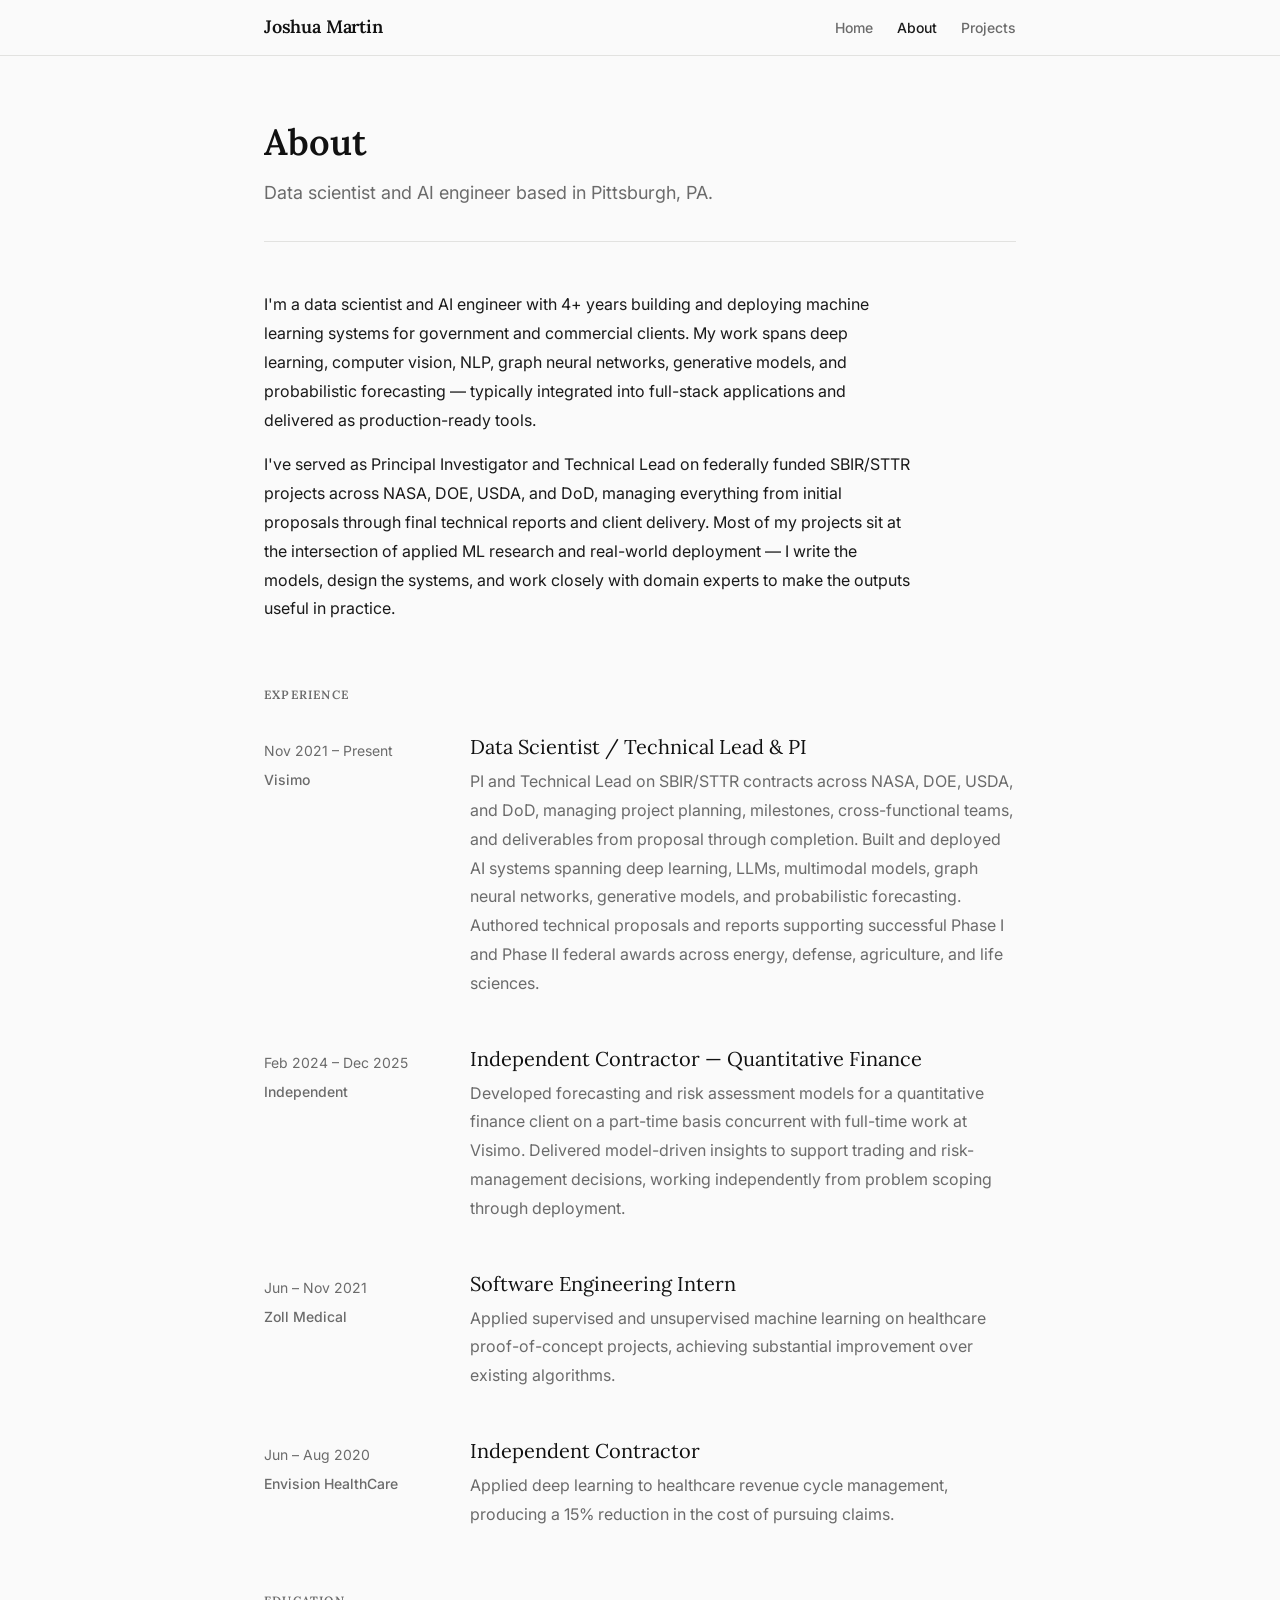
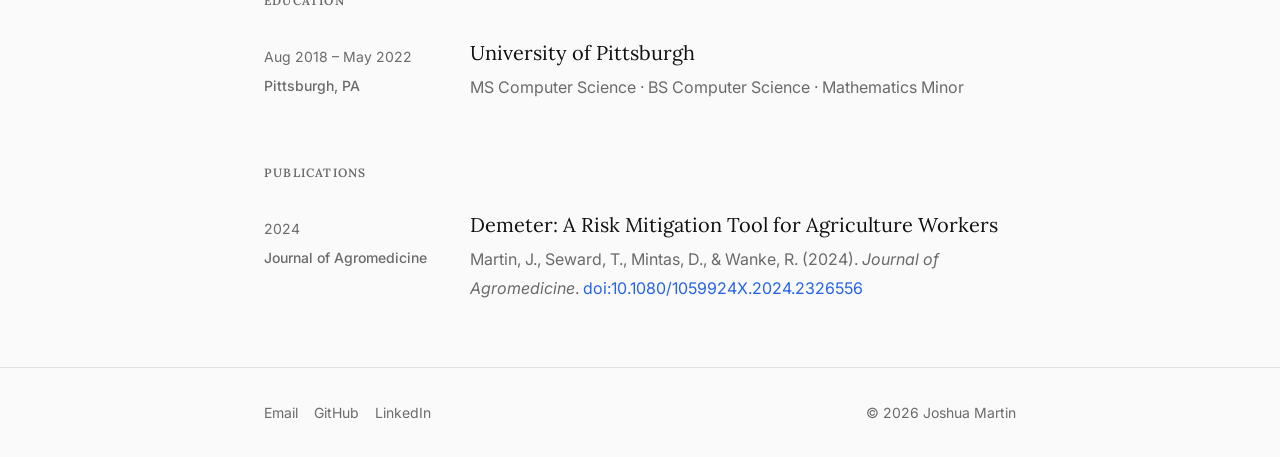
==== about/index.html @ 11c23349 "Initial Files" ====
<!DOCTYPE html>
<html lang="en">
<head>
  <meta charset="UTF-8" />
  <meta name="viewport" content="width=device-width, initial-scale=1.0" />
  <title>About — Joshua Martin</title>
  <link rel="stylesheet" href="/static/css/reset.css" />
  <link rel="stylesheet" href="/static/css/typography.css" />
  <link rel="stylesheet" href="/static/css/main.css" />
</head>
<body>

  <nav class="site-nav" aria-label="Main navigation">
    <div class="container">
      <a href="/" class="nav-logo">Joshua Martin</a>
      <ul class="nav-links" role="list">
        <li><a href="/">Home</a></li>
        <li><a href="/about/" aria-current="page">About</a></li>
        <li><a href="/projects/">Projects</a></li>
      </ul>
    </div>
  </nav>

  <main>
    <div class="container">

      <header class="page-header">
        <h1>About</h1>
        <p>Data scientist and AI engineer based in Pittsburgh, PA.</p>
      </header>

      <section class="bio" aria-label="Biography">
        <p>
          I'm a data scientist and AI engineer with 4+ years building and deploying machine
          learning systems for government and commercial clients. My work spans deep learning,
          computer vision, NLP, graph neural networks, generative models, and probabilistic
          forecasting — typically integrated into full-stack applications and delivered as
          production-ready tools.
        </p>
        <p>
          I've served as Principal Investigator and Technical Lead on federally funded SBIR/STTR
          projects across NASA, DOE, USDA, and DoD, managing everything from initial proposals
          through final technical reports and client delivery. Most of my projects sit at the
          intersection of applied ML research and real-world deployment — I write the models,
          design the systems, and work closely with domain experts to make the outputs useful
          in practice.
        </p>
      </section>

      <section class="about-section" aria-labelledby="experience-heading">
        <h2 id="experience-heading" class="section-label">Experience</h2>
        <div class="work-list">

          <div class="work-item">
            <div class="work-meta">
              <p class="work-dates">Nov 2021 – Present</p>
              <p class="work-company">Visimo</p>
            </div>
            <div class="work-body">
              <h3>Data Scientist / Technical Lead &amp; PI</h3>
              <p>
                PI and Technical Lead on SBIR/STTR contracts across NASA, DOE, USDA, and DoD,
                managing project planning, milestones, cross-functional teams, and deliverables
                from proposal through completion. Built and deployed AI systems spanning deep
                learning, LLMs, multimodal models, graph neural networks, generative models, and
                probabilistic forecasting. Authored technical proposals and reports supporting
                successful Phase I and Phase II federal awards across energy, defense,
                agriculture, and life sciences.
              </p>
            </div>
          </div>

          <div class="work-item">
            <div class="work-meta">
              <p class="work-dates">Feb 2024 – Dec 2025</p>
              <p class="work-company">Independent</p>
            </div>
            <div class="work-body">
              <h3>Independent Contractor — Quantitative Finance</h3>
              <p>
                Developed forecasting and risk assessment models for a quantitative finance client
                on a part-time basis concurrent with full-time work at Visimo. Delivered
                model-driven insights to support trading and risk-management decisions, working
                independently from problem scoping through deployment.
              </p>
            </div>
          </div>

          <div class="work-item">
            <div class="work-meta">
              <p class="work-dates">Jun – Nov 2021</p>
              <p class="work-company">Zoll Medical</p>
            </div>
            <div class="work-body">
              <h3>Software Engineering Intern</h3>
              <p>
                Applied supervised and unsupervised machine learning on healthcare
                proof-of-concept projects, achieving substantial improvement over existing
                algorithms.
              </p>
            </div>
          </div>

          <div class="work-item">
            <div class="work-meta">
              <p class="work-dates">Jun – Aug 2020</p>
              <p class="work-company">Envision HealthCare</p>
            </div>
            <div class="work-body">
              <h3>Independent Contractor</h3>
              <p>
                Applied deep learning to healthcare revenue cycle management, producing a 15%
                reduction in the cost of pursuing claims.
              </p>
            </div>
          </div>

        </div>
      </section>

      <section class="about-section" aria-labelledby="education-heading">
        <h2 id="education-heading" class="section-label">Education</h2>
        <div class="work-list">

          <div class="work-item">
            <div class="work-meta">
              <p class="work-dates">Aug 2018 – May 2022</p>
              <p class="work-company">Pittsburgh, PA</p>
            </div>
            <div class="work-body">
              <h3>University of Pittsburgh</h3>
              <p>MS Computer Science · BS Computer Science · Mathematics Minor</p>
            </div>
          </div>

        </div>
      </section>

      <section class="about-section" aria-labelledby="publications-heading">
        <h2 id="publications-heading" class="section-label">Publications</h2>
        <div class="work-list">

          <div class="work-item">
            <div class="work-meta">
              <p class="work-dates">2024</p>
              <p class="work-company">Journal of Agromedicine</p>
            </div>
            <div class="work-body">
              <h3>Demeter: A Risk Mitigation Tool for Agriculture Workers</h3>
              <p>
                Martin, J., Seward, T., Mintas, D., &amp; Wanke, R. (2024).
                <em>Journal of Agromedicine</em>.
                <a href="https://doi.org/10.1080/1059924X.2024.2326556" target="_blank" rel="noopener">doi:10.1080/1059924X.2024.2326556</a>
              </p>
            </div>
          </div>

        </div>
      </section>

    </div>
  </main>

  <footer class="site-footer">
    <div class="container">
      <ul class="footer-links" role="list">
        <li><a href="mailto:joshtmartin99@gmail.com">Email</a></li>
        <li><a href="https://github.com/JTM119" target="_blank" rel="noopener">GitHub</a></li>
        <li><a href="https://www.linkedin.com/in/joshua-martin-333456192/" target="_blank" rel="noopener">LinkedIn</a></li>
      </ul>
      <p class="footer-copy"><small>© 2026 Joshua Martin</small></p>
    </div>
  </footer>

</body>
</html>
---- static/css/typography.css ----
@import url('https://fonts.googleapis.com/css2?family=Inter:wght@400;500;600&family=Lora:ital,wght@0,400;0,600;1,400&display=swap');

:root {
  --font-sans: 'Inter', system-ui, -apple-system, sans-serif;
  --font-serif: 'Lora', Georgia, serif;

  --text-xs:   0.75rem;
  --text-sm:   0.875rem;
  --text-base: 1rem;
  --text-lg:   1.125rem;
  --text-xl:   1.25rem;
  --text-2xl:  1.5rem;
  --text-3xl:  1.875rem;
  --text-4xl:  2.25rem;

  --leading-tight:  1.25;
  --leading-normal: 1.6;
  --leading-loose:  1.8;

  --weight-normal:   400;
  --weight-medium:   500;
  --weight-semibold: 600;
}

body {
  font-family: var(--font-sans);
  font-size: var(--text-base);
  font-weight: var(--weight-normal);
  line-height: var(--leading-normal);
  color: var(--color-text);
}

h1, h2, h3, h4, h5, h6 {
  font-family: var(--font-serif);
  line-height: var(--leading-tight);
  color: var(--color-heading);
}

h1 { font-size: var(--text-4xl); font-weight: var(--weight-semibold); }
h2 { font-size: var(--text-3xl); font-weight: var(--weight-semibold); }
h3 { font-size: var(--text-2xl); font-weight: var(--weight-normal); }
h4 { font-size: var(--text-xl);  font-weight: var(--weight-medium); }

p {
  max-width: 65ch;
  line-height: var(--leading-loose);
}

a {
  color: var(--color-accent);
  text-underline-offset: 3px;
}

a:hover {
  text-decoration: underline;
}

small {
  font-size: var(--text-sm);
  color: var(--color-muted);
}

strong {
  font-weight: var(--weight-semibold);
}

em {
  font-style: italic;
}

code {
  font-family: 'Menlo', 'Consolas', monospace;
  font-size: var(--text-sm);
  background: var(--color-surface);
  padding: 0.1em 0.35em;
  border-radius: 3px;
}
---- static/css/main.css ----
/* ── Design tokens ───────────────────────────────────────────── */
:root {
  --color-bg:      #fafafa;
  --color-surface: #f0f0ef;
  --color-border:  #e2e2e0;
  --color-text:    #1a1a1a;
  --color-heading: #111111;
  --color-muted:   #6b6b6b;
  --color-accent:  #2563eb;

  --space-1:  0.25rem;
  --space-2:  0.5rem;
  --space-3:  0.75rem;
  --space-4:  1rem;
  --space-6:  1.5rem;
  --space-8:  2rem;
  --space-12: 3rem;
  --space-16: 4rem;
  --space-24: 6rem;

  --radius-sm: 4px;
  --radius-md: 8px;
  --radius-lg: 12px;

  --max-width: 800px;
  --nav-height: 56px;

  --transition: 150ms ease;
}

/* ── Base ────────────────────────────────────────────────────── */
html {
  background: var(--color-bg);
  scroll-behavior: smooth;
}

body {
  background: var(--color-bg);
  display: flex;
  flex-direction: column;
  min-height: 100vh;
}

/* ── Layout ──────────────────────────────────────────────────── */
.container {
  width: 100%;
  max-width: var(--max-width);
  margin-inline: auto;
  padding-inline: var(--space-6);
}

main {
  flex: 1;
  padding-block: var(--space-16);
}

/* ── Nav ─────────────────────────────────────────────────────── */
.site-nav {
  height: var(--nav-height);
  border-bottom: 1px solid var(--color-border);
  background: var(--color-bg);
  position: sticky;
  top: 0;
  z-index: 10;
}

.site-nav .container {
  height: 100%;
  display: flex;
  align-items: center;
  justify-content: space-between;
}

.nav-logo {
  font-family: var(--font-serif);
  font-size: var(--text-lg);
  font-weight: var(--weight-semibold);
  color: var(--color-heading);
  letter-spacing: -0.01em;
}

.nav-links {
  display: flex;
  gap: var(--space-6);
}

.nav-links a {
  font-size: var(--text-sm);
  font-weight: var(--weight-medium);
  color: var(--color-muted);
  transition: color var(--transition);
}

.nav-links a:hover,
.nav-links a[aria-current="page"] {
  color: var(--color-text);
  text-decoration: none;
}

/* ── Footer ──────────────────────────────────────────────────── */
.site-footer {
  border-top: 1px solid var(--color-border);
  padding-block: var(--space-8);
}

.site-footer .container {
  display: flex;
  align-items: center;
  justify-content: space-between;
  flex-wrap: wrap;
  gap: var(--space-4);
}

.footer-links {
  display: flex;
  gap: var(--space-4);
}

.footer-links a {
  font-size: var(--text-sm);
  color: var(--color-muted);
  transition: color var(--transition);
}

.footer-links a:hover {
  color: var(--color-text);
}

.footer-copy {
  font-size: var(--text-sm);
  color: var(--color-muted);
}

/* ── Home page ───────────────────────────────────────────────── */
.hero {
  padding-block: var(--space-24) var(--space-16);
}

.hero h1 {
  margin-bottom: var(--space-4);
}

.hero p {
  font-size: var(--text-lg);
  color: var(--color-muted);
  margin-bottom: var(--space-8);
}

.hero-actions {
  display: flex;
  gap: var(--space-3);
  flex-wrap: wrap;
}

/* ── Buttons ─────────────────────────────────────────────────── */
.btn {
  display: inline-flex;
  align-items: center;
  gap: var(--space-2);
  padding: var(--space-2) var(--space-6);
  border-radius: var(--radius-sm);
  font-size: var(--text-sm);
  font-weight: var(--weight-medium);
  transition: background var(--transition), color var(--transition);
  white-space: nowrap;
}

.btn-primary {
  background: var(--color-text);
  color: var(--color-bg);
}

.btn-primary:hover {
  background: var(--color-heading);
  text-decoration: none;
}

.btn-secondary {
  background: var(--color-surface);
  color: var(--color-text);
  border: 1px solid var(--color-border);
}

.btn-secondary:hover {
  background: var(--color-border);
  text-decoration: none;
}

/* ── Page header ─────────────────────────────────────────────── */
.page-header {
  margin-bottom: var(--space-12);
  padding-bottom: var(--space-8);
  border-bottom: 1px solid var(--color-border);
}

.page-header h1 {
  margin-bottom: var(--space-3);
}

.page-header p {
  color: var(--color-muted);
  font-size: var(--text-lg);
}

/* ── About page ──────────────────────────────────────────────── */
.bio {
  margin-bottom: var(--space-16);
}

.bio p + p {
  margin-top: var(--space-4);
}

.section-label {
  font-size: var(--text-xs);
  font-weight: var(--weight-semibold);
  letter-spacing: 0.1em;
  text-transform: uppercase;
  color: var(--color-muted);
  margin-bottom: var(--space-8);
}

/* About page section spacing */
.about-section {
  margin-top: var(--space-16);
}

/* Work history */
.work-list {
  display: flex;
  flex-direction: column;
  gap: var(--space-12);
}

.work-item {
  display: grid;
  grid-template-columns: 1fr 3fr;
  gap: var(--space-6);
}

.work-meta {
  padding-top: var(--space-1);
}

.work-dates {
  font-size: var(--text-sm);
  color: var(--color-muted);
  white-space: nowrap;
}

.work-company {
  font-size: var(--text-sm);
  font-weight: var(--weight-medium);
  color: var(--color-muted);
  margin-top: var(--space-1);
}

.work-body h3 {
  font-size: var(--text-xl);
  margin-bottom: var(--space-2);
}

.work-body p {
  color: var(--color-muted);
  font-size: var(--text-base);
}

/* ── Projects page ───────────────────────────────────────────── */
.project-grid {
  display: grid;
  grid-template-columns: repeat(auto-fill, minmax(340px, 1fr));
  gap: var(--space-6);
}

/* Project card screenshot */
.project-card-img {
  width: calc(100% + var(--space-6) * 2);
  margin: calc(var(--space-6) * -1) calc(var(--space-6) * -1) 0;
  border-radius: var(--radius-md) var(--radius-md) 0 0;
  overflow: hidden;
  aspect-ratio: 16 / 9;
  background: var(--color-surface);
}

.project-card-img img {
  width: 100%;
  height: 100%;
  object-fit: cover;
  object-position: center top;
  display: block;
}

.project-card {
  border: 1px solid var(--color-border);
  border-radius: var(--radius-md);
  padding: var(--space-6);
  background: var(--color-bg);
  display: flex;
  flex-direction: column;
  gap: var(--space-3);
  transition: border-color var(--transition), box-shadow var(--transition);
}

.project-card:hover {
  border-color: var(--color-muted);
  box-shadow: 0 2px 12px rgba(0, 0, 0, 0.06);
}

.project-card h2 {
  font-size: var(--text-xl);
}

.project-card p {
  color: var(--color-muted);
  font-size: var(--text-sm);
  line-height: var(--leading-normal);
  flex: 1;
}

.project-tags {
  display: flex;
  flex-wrap: wrap;
  gap: var(--space-2);
}

.tag {
  font-size: var(--text-xs);
  font-weight: var(--weight-medium);
  background: var(--color-surface);
  color: var(--color-muted);
  padding: var(--space-1) var(--space-3);
  border-radius: 999px;
}

.project-card-footer {
  display: flex;
  align-items: center;
  justify-content: space-between;
  flex-wrap: wrap;
  gap: var(--space-2);
  padding-top: var(--space-2);
  border-top: 1px solid var(--color-border);
}

.project-year {
  font-size: var(--text-xs);
  color: var(--color-muted);
}

.demo-link {
  font-size: var(--text-sm);
  font-weight: var(--weight-medium);
  color: var(--color-accent);
  transition: opacity var(--transition);
}

.demo-link:hover {
  opacity: 0.75;
  text-decoration: none;
}

/* ── Utilities ───────────────────────────────────────────────── */
.sr-only {
  position: absolute;
  width: 1px;
  height: 1px;
  padding: 0;
  margin: -1px;
  overflow: hidden;
  clip: rect(0, 0, 0, 0);
  white-space: nowrap;
  border-width: 0;
}

/* ── Responsive ──────────────────────────────────────────────── */

/* Prevent any stray overflow from showing a horizontal scrollbar */
html,
body {
  overflow-x: hidden;
}

@media (max-width: 600px) {
  :root {
    --space-16: 2.5rem;
    --space-24: 3.5rem;
  }

  /* Tighter container padding frees ~16px of content width per side */
  .container {
    padding-inline: var(--space-4);
  }

  /* Nav: shrink logo + close link gaps so the row fits at 375px */
  .nav-logo {
    font-size: var(--text-base);
  }

  .nav-links {
    gap: var(--space-4);
  }

  /* Hero: scale heading down one step */
  .hero h1 {
    font-size: var(--text-3xl);
  }

  /* Buttons: reduce horizontal padding */
  .btn {
    padding-inline: var(--space-4);
  }

  /* Page header: less vertical spacing */
  .page-header {
    margin-bottom: var(--space-8);
    padding-bottom: var(--space-6);
  }

  /* Work history: stack meta above body */
  .work-item {
    grid-template-columns: 1fr;
    gap: var(--space-2);
  }

  /* Projects grid: single column */
  .project-grid {
    grid-template-columns: 1fr;
  }

  /* Project card: reduce padding, then recalculate bleed to match */
  .project-card {
    padding: var(--space-4);
  }

  .project-card-img {
    width: calc(100% + var(--space-4) * 2);
    margin: calc(var(--space-4) * -1) calc(var(--space-4) * -1) 0;
  }

  /* Footer: stack links above copyright */
  .site-footer .container {
    flex-direction: column;
    align-items: flex-start;
  }
}
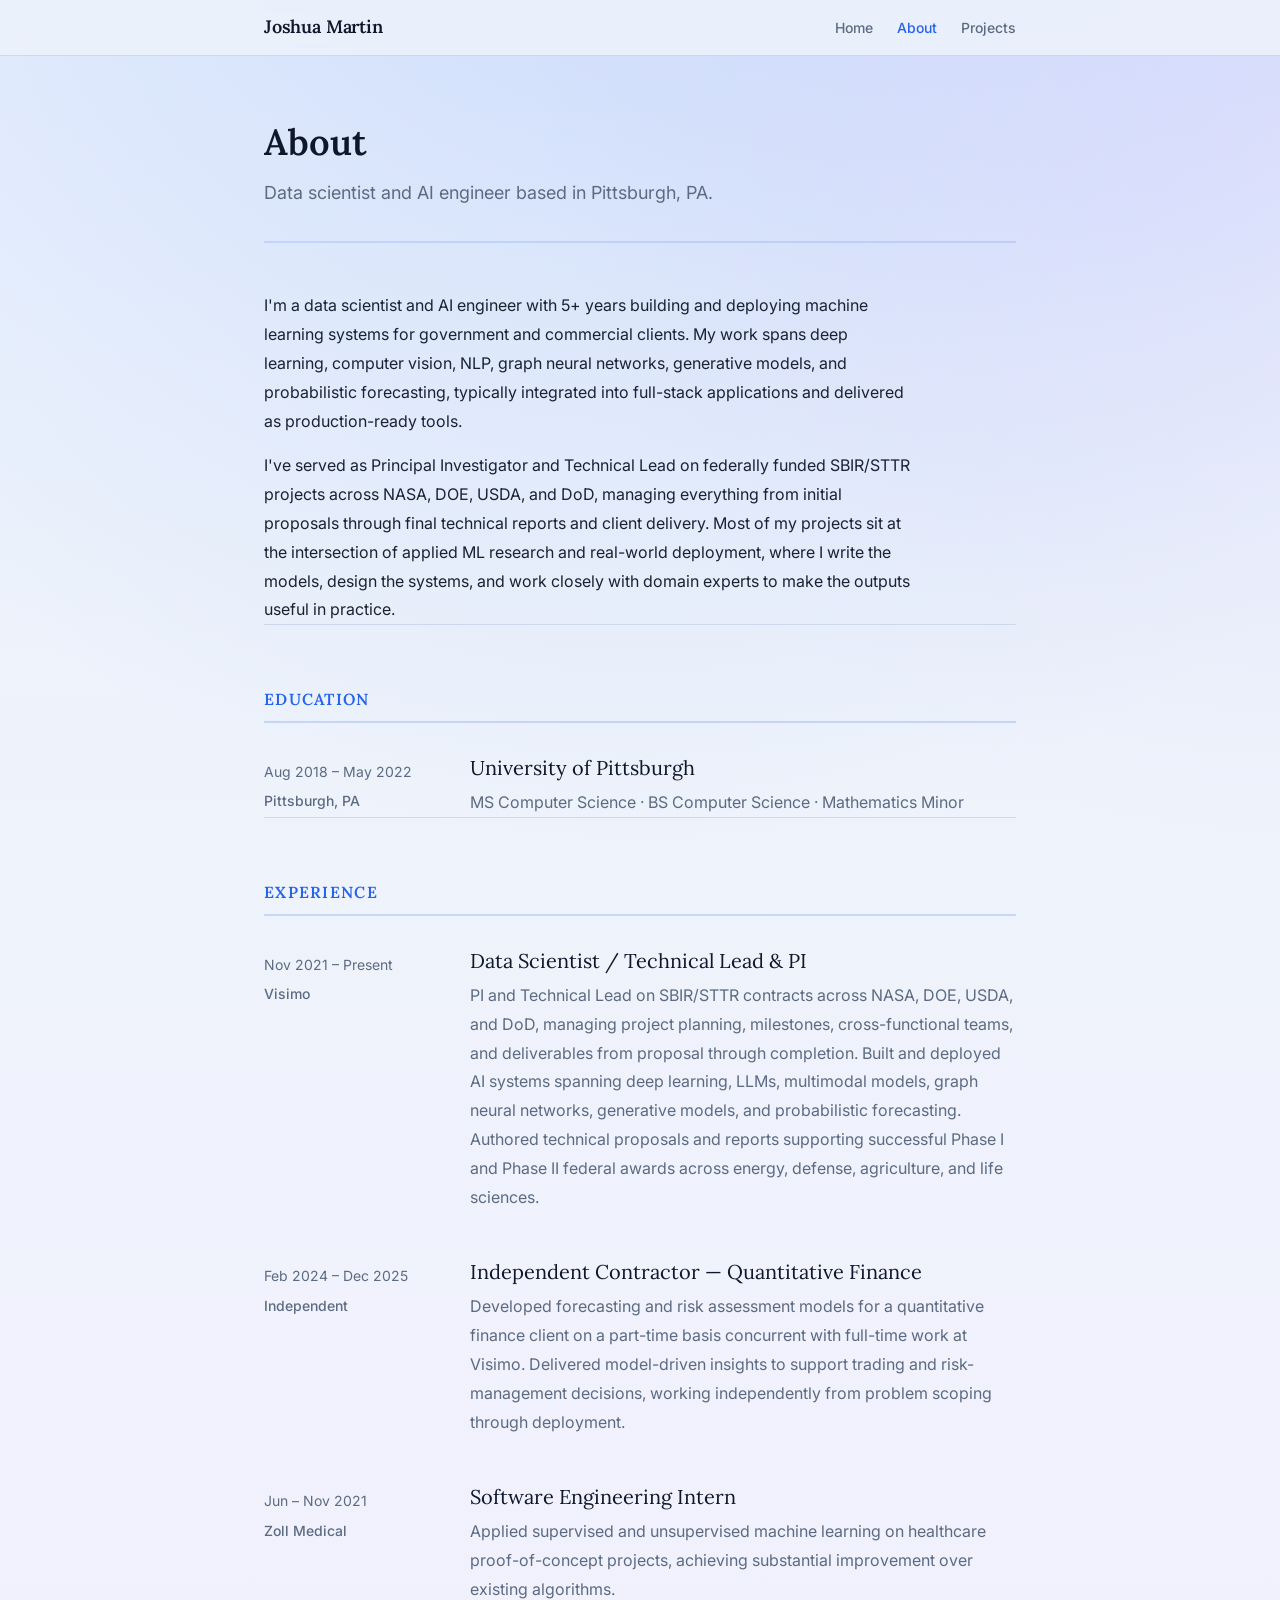
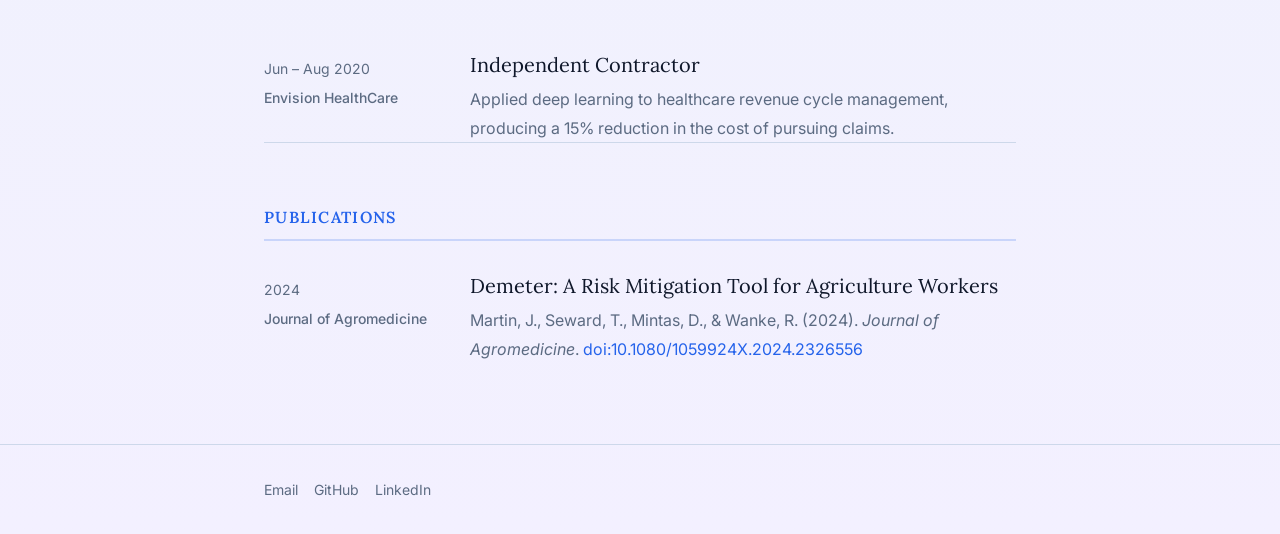
==== commit f35997af: "More complete project summaries and colors." ====
--- a/about/index.html
+++ b/about/index.html
@@ -31,20 +31,38 @@
 
       <section class="bio" aria-label="Biography">
         <p>
-          I'm a data scientist and AI engineer with 4+ years building and deploying machine
+          I'm a data scientist and AI engineer with 5+ years building and deploying machine
           learning systems for government and commercial clients. My work spans deep learning,
           computer vision, NLP, graph neural networks, generative models, and probabilistic
-          forecasting — typically integrated into full-stack applications and delivered as
+          forecasting, typically integrated into full-stack applications and delivered as
           production-ready tools.
         </p>
         <p>
           I've served as Principal Investigator and Technical Lead on federally funded SBIR/STTR
           projects across NASA, DOE, USDA, and DoD, managing everything from initial proposals
           through final technical reports and client delivery. Most of my projects sit at the
-          intersection of applied ML research and real-world deployment — I write the models,
+          intersection of applied ML research and real-world deployment, where I write the models,
           design the systems, and work closely with domain experts to make the outputs useful
           in practice.
         </p>
+      </section>
+
+      <section class="about-section" aria-labelledby="education-heading">
+        <h2 id="education-heading" class="section-label">Education</h2>
+        <div class="work-list">
+
+          <div class="work-item">
+            <div class="work-meta">
+              <p class="work-dates">Aug 2018 – May 2022</p>
+              <p class="work-company">Pittsburgh, PA</p>
+            </div>
+            <div class="work-body">
+              <h3>University of Pittsburgh</h3>
+              <p>MS Computer Science · BS Computer Science · Mathematics Minor</p>
+            </div>
+          </div>
+
+        </div>
       </section>
 
       <section class="about-section" aria-labelledby="experience-heading">
@@ -118,24 +136,6 @@
         </div>
       </section>
 
-      <section class="about-section" aria-labelledby="education-heading">
-        <h2 id="education-heading" class="section-label">Education</h2>
-        <div class="work-list">
-
-          <div class="work-item">
-            <div class="work-meta">
-              <p class="work-dates">Aug 2018 – May 2022</p>
-              <p class="work-company">Pittsburgh, PA</p>
-            </div>
-            <div class="work-body">
-              <h3>University of Pittsburgh</h3>
-              <p>MS Computer Science · BS Computer Science · Mathematics Minor</p>
-            </div>
-          </div>
-
-        </div>
-      </section>
-
       <section class="about-section" aria-labelledby="publications-heading">
         <h2 id="publications-heading" class="section-label">Publications</h2>
         <div class="work-list">
@@ -168,7 +168,6 @@
         <li><a href="https://github.com/JTM119" target="_blank" rel="noopener">GitHub</a></li>
         <li><a href="https://www.linkedin.com/in/joshua-martin-333456192/" target="_blank" rel="noopener">LinkedIn</a></li>
       </ul>
-      <p class="footer-copy"><small>© 2026 Joshua Martin</small></p>
     </div>
   </footer>
 
--- a/static/css/main.css
+++ b/static/css/main.css
@@ -1,12 +1,19 @@
 /* ── Design tokens ───────────────────────────────────────────── */
 :root {
-  --color-bg:      #fafafa;
-  --color-surface: #f0f0ef;
-  --color-border:  #e2e2e0;
-  --color-text:    #1a1a1a;
-  --color-heading: #111111;
-  --color-muted:   #6b6b6b;
+  --color-bg:      #eef3fb;
+  --color-surface: #e3ebf8;
+  --color-card:    #ffffff;
+  --color-border:  #cdd8ea;
+  --color-text:    #1a2332;
+  --color-heading: #0f172a;
+  --color-muted:   #5c6b82;
   --color-accent:  #2563eb;
+  --color-accent-hover: #1d4ed8;
+  --color-violet:  #7c3aed;
+  --color-teal:    #0d9488;
+  --color-amber:   #d97706;
+  --color-rose:    #db2777;
+  --color-emerald: #059669;
 
   --space-1:  0.25rem;
   --space-2:  0.5rem;
@@ -30,12 +37,15 @@
 
 /* ── Base ────────────────────────────────────────────────────── */
 html {
-  background: var(--color-bg);
+  background:
+    radial-gradient(ellipse 80% 50% at 50% -10%, rgba(37, 99, 235, 0.14), transparent),
+    radial-gradient(ellipse 60% 40% at 100% 0%, rgba(124, 58, 237, 0.08), transparent),
+    linear-gradient(180deg, #e8f0fe 0%, var(--color-bg) 35%, #f3f0ff 100%);
   scroll-behavior: smooth;
 }
 
 body {
-  background: var(--color-bg);
+  background: transparent;
   display: flex;
   flex-direction: column;
   min-height: 100vh;
@@ -58,7 +68,8 @@
 .site-nav {
   height: var(--nav-height);
   border-bottom: 1px solid var(--color-border);
-  background: var(--color-bg);
+  background: rgba(238, 243, 251, 0.82);
+  backdrop-filter: blur(10px);
   position: sticky;
   top: 0;
   z-index: 10;
@@ -93,7 +104,7 @@
 
 .nav-links a:hover,
 .nav-links a[aria-current="page"] {
-  color: var(--color-text);
+  color: var(--color-accent);
   text-decoration: none;
 }
 
@@ -123,21 +134,24 @@
 }
 
 .footer-links a:hover {
-  color: var(--color-text);
-}
-
-.footer-copy {
-  font-size: var(--text-sm);
-  color: var(--color-muted);
+  color: var(--color-accent);
 }
 
 /* ── Home page ───────────────────────────────────────────────── */
 .hero {
-  padding-block: var(--space-24) var(--space-16);
+  padding: var(--space-24) var(--space-8) var(--space-8);
+  border-radius: var(--radius-lg);
+  background:
+    linear-gradient(135deg, rgba(37, 99, 235, 0.1) 0%, rgba(124, 58, 237, 0.06) 55%, rgba(13, 148, 136, 0.05) 100%);
+  border: 1px solid rgba(37, 99, 235, 0.14);
 }
 
 .hero h1 {
   margin-bottom: var(--space-4);
+  background: linear-gradient(120deg, var(--color-heading) 20%, var(--color-accent) 65%, var(--color-violet) 100%);
+  -webkit-background-clip: text;
+  background-clip: text;
+  color: transparent;
 }
 
 .hero p {
@@ -150,6 +164,118 @@
   display: flex;
   gap: var(--space-3);
   flex-wrap: wrap;
+}
+
+.home-section {
+  padding-top: var(--space-16);
+  border-top: 1px solid rgba(37, 99, 235, 0.12);
+}
+
+.home-section:last-of-type {
+  padding-bottom: var(--space-8);
+}
+
+.credibility-strip {
+  display: flex;
+  flex-wrap: wrap;
+  align-items: center;
+  gap: var(--space-2) var(--space-4);
+}
+
+.credibility-strip li {
+  font-size: var(--text-sm);
+  font-weight: var(--weight-medium);
+  padding: var(--space-1) var(--space-3);
+  border-radius: 999px;
+}
+
+.credibility-strip li:nth-child(1) {
+  color: #1e40af;
+  background: #dbeafe;
+}
+
+.credibility-strip li:nth-child(2) {
+  color: #5b21b6;
+  background: #ede9fe;
+}
+
+.credibility-strip li:nth-child(3) {
+  color: #0f766e;
+  background: #ccfbf1;
+}
+
+.credibility-strip li + li::before {
+  display: none;
+}
+
+.home-bullets {
+  display: flex;
+  flex-direction: column;
+  gap: var(--space-4);
+}
+
+.home-bullets li {
+  position: relative;
+  padding-left: var(--space-6);
+  color: var(--color-muted);
+  line-height: var(--leading-normal);
+}
+
+.home-bullets li::before {
+  content: "";
+  position: absolute;
+  left: 0;
+  top: 0.55em;
+  width: 6px;
+  height: 6px;
+  border-radius: 50%;
+  background: linear-gradient(135deg, var(--color-accent), var(--color-violet));
+}
+
+.home-featured-grid {
+  display: grid;
+  grid-template-columns: repeat(2, 1fr);
+  gap: var(--space-6);
+}
+
+.home-section-cta {
+  margin-top: var(--space-8);
+}
+
+.home-highlights {
+  display: flex;
+  flex-direction: column;
+  gap: var(--space-6);
+}
+
+.home-highlight {
+  display: grid;
+  grid-template-columns: 7rem 1fr;
+  gap: var(--space-4);
+  align-items: start;
+}
+
+.home-highlight-label {
+  font-size: var(--text-sm);
+  font-weight: var(--weight-semibold);
+  color: var(--color-accent);
+  padding-top: var(--space-1);
+}
+
+.home-highlight-body {
+  color: var(--color-text);
+  line-height: var(--leading-normal);
+}
+
+.home-highlight-body strong {
+  font-weight: var(--weight-semibold);
+}
+
+.home-highlight-meta {
+  display: block;
+  margin-top: var(--space-1);
+  font-size: var(--text-sm);
+  color: var(--color-muted);
 }
 
 /* ── Buttons ─────────────────────────────────────────────────── */
@@ -166,23 +292,25 @@
 }
 
 .btn-primary {
-  background: var(--color-text);
-  color: var(--color-bg);
+  background: linear-gradient(135deg, var(--color-accent) 0%, #3b82f6 100%);
+  color: #ffffff;
+  box-shadow: 0 2px 8px rgba(37, 99, 235, 0.28);
 }
 
 .btn-primary:hover {
-  background: var(--color-heading);
+  background: linear-gradient(135deg, var(--color-accent-hover) 0%, var(--color-accent) 100%);
   text-decoration: none;
+  box-shadow: 0 4px 14px rgba(37, 99, 235, 0.34);
 }
 
 .btn-secondary {
-  background: var(--color-surface);
-  color: var(--color-text);
-  border: 1px solid var(--color-border);
+  background: var(--color-card);
+  color: var(--color-accent);
+  border: 1px solid rgba(37, 99, 235, 0.28);
 }
 
 .btn-secondary:hover {
-  background: var(--color-border);
+  background: #eff6ff;
   text-decoration: none;
 }
 
@@ -190,7 +318,7 @@
 .page-header {
   margin-bottom: var(--space-12);
   padding-bottom: var(--space-8);
-  border-bottom: 1px solid var(--color-border);
+  border-bottom: 2px solid rgba(37, 99, 235, 0.15);
 }
 
 .page-header h1 {
@@ -204,7 +332,7 @@
 
 /* ── About page ──────────────────────────────────────────────── */
 .bio {
-  margin-bottom: var(--space-16);
+  margin-bottom: 0;
 }
 
 .bio p + p {
@@ -212,17 +340,23 @@
 }
 
 .section-label {
-  font-size: var(--text-xs);
+  font-size: var(--text-base);
   font-weight: var(--weight-semibold);
-  letter-spacing: 0.1em;
+  letter-spacing: 0.08em;
   text-transform: uppercase;
-  color: var(--color-muted);
+  color: var(--color-accent);
   margin-bottom: var(--space-8);
-}
-
-/* About page section spacing */
+  padding-bottom: var(--space-3);
+  border-bottom: 2px solid rgba(37, 99, 235, 0.2);
+}
+
 .about-section {
-  margin-top: var(--space-16);
+  padding-top: var(--space-16);
+  border-top: 1px solid var(--color-border);
+}
+
+.about-section:last-of-type {
+  padding-bottom: var(--space-4);
 }
 
 /* Work history */
@@ -266,44 +400,156 @@
 }
 
 /* ── Projects page ───────────────────────────────────────────── */
+.container-wide {
+  max-width: 960px;
+}
+
+.project-client-group + .project-client-group {
+  margin-top: var(--space-16);
+}
+
+.project-client-group > summary {
+  list-style: none;
+  cursor: pointer;
+}
+
+.project-client-group > summary::-webkit-details-marker {
+  display: none;
+}
+
+.project-client-group > summary::marker {
+  content: "";
+}
+
+.project-client-group > summary:focus-visible {
+  outline: 2px solid var(--color-accent);
+  outline-offset: 2px;
+  border-radius: var(--radius-sm);
+}
+
+.project-client-heading {
+  font-size: var(--text-base);
+  font-weight: var(--weight-semibold);
+  letter-spacing: 0.08em;
+  text-transform: uppercase;
+  color: var(--color-muted);
+  margin-bottom: var(--space-6);
+  padding-block: var(--space-3);
+  border-bottom: 1px solid var(--color-border);
+  display: flex;
+  align-items: center;
+  justify-content: space-between;
+  gap: var(--space-4);
+  transition: color var(--transition);
+}
+
+.project-client-group > summary:hover .project-client-heading {
+  color: var(--color-text);
+}
+
+.project-client-heading::after {
+  content: "";
+  flex-shrink: 0;
+  width: 0.45em;
+  height: 0.45em;
+  border-right: 2px solid currentColor;
+  border-bottom: 2px solid currentColor;
+  transform: rotate(45deg);
+  transition: transform var(--transition);
+}
+
+.project-client-group[open] > summary .project-client-heading::after {
+  transform: rotate(-135deg);
+}
+
+.project-client-group:not([open]) > summary .project-client-heading {
+  margin-bottom: 0;
+}
+
+@media (prefers-reduced-motion: reduce) {
+  .project-client-heading::after {
+    transition: none;
+  }
+
+  .project-card:hover {
+    transform: none;
+  }
+}
+
 .project-grid {
-  display: grid;
-  grid-template-columns: repeat(auto-fill, minmax(340px, 1fr));
-  gap: var(--space-6);
+  display: flex;
+  flex-direction: column;
+  gap: var(--space-8);
 }
 
 /* Project card screenshot */
-.project-card-img {
-  width: calc(100% + var(--space-6) * 2);
-  margin: calc(var(--space-6) * -1) calc(var(--space-6) * -1) 0;
-  border-radius: var(--radius-md) var(--radius-md) 0 0;
+.project-card-img,
+.project-detail-img {
+  position: relative;
+  width: 100%;
+  border-radius: var(--radius-lg);
   overflow: hidden;
   aspect-ratio: 16 / 9;
   background: var(--color-surface);
 }
 
-.project-card-img img {
+.project-card-img {
+  margin: 0;
+  flex-shrink: 0;
+}
+
+.project-detail-img {
+  margin-bottom: var(--space-12);
+}
+
+.project-card-img img,
+.project-detail-img img {
+  position: absolute;
+  inset: 0;
   width: 100%;
   height: 100%;
   object-fit: cover;
   object-position: center top;
   display: block;
+  border-radius: var(--radius-lg);
 }
 
 .project-card {
   border: 1px solid var(--color-border);
-  border-radius: var(--radius-md);
+  border-radius: var(--radius-lg);
   padding: var(--space-6);
-  background: var(--color-bg);
+  background: var(--color-card);
   display: flex;
   flex-direction: column;
   gap: var(--space-3);
-  transition: border-color var(--transition), box-shadow var(--transition);
+  box-shadow:
+    0 1px 3px rgba(37, 99, 235, 0.06),
+    0 4px 16px rgba(15, 23, 42, 0.05);
+  transition: border-color var(--transition), box-shadow var(--transition), transform var(--transition);
 }
 
 .project-card:hover {
-  border-color: var(--color-muted);
-  box-shadow: 0 2px 12px rgba(0, 0, 0, 0.06);
+  border-color: rgba(37, 99, 235, 0.35);
+  box-shadow:
+    0 4px 12px rgba(37, 99, 235, 0.12),
+    0 12px 32px rgba(15, 23, 42, 0.08);
+  transform: translateY(-2px);
+}
+
+.home-featured-grid .project-card:nth-child(4n + 1) {
+  border-top: 3px solid var(--color-accent);
+}
+
+.home-featured-grid .project-card:nth-child(4n + 2) {
+  border-top: 3px solid var(--color-violet);
+}
+
+.home-featured-grid .project-card:nth-child(4n + 3) {
+  border-top: 3px solid var(--color-teal);
+}
+
+.home-featured-grid .project-card:nth-child(4n + 4) {
+  border-top: 3px solid var(--color-amber);
 }
 
 .project-card h2 {
@@ -315,6 +561,8 @@
   font-size: var(--text-sm);
   line-height: var(--leading-normal);
   flex: 1;
+  max-width: none;
+  width: 100%;
 }
 
 .project-tags {
@@ -326,10 +574,39 @@
 .tag {
   font-size: var(--text-xs);
   font-weight: var(--weight-medium);
-  background: var(--color-surface);
-  color: var(--color-muted);
   padding: var(--space-1) var(--space-3);
   border-radius: 999px;
+  border: 1px solid transparent;
+}
+
+.tag:nth-child(5n + 1) {
+  background: #dbeafe;
+  color: #1e40af;
+  border-color: #bfdbfe;
+}
+
+.tag:nth-child(5n + 2) {
+  background: #ede9fe;
+  color: #5b21b6;
+  border-color: #ddd6fe;
+}
+
+.tag:nth-child(5n + 3) {
+  background: #ccfbf1;
+  color: #0f766e;
+  border-color: #99f6e4;
+}
+
+.tag:nth-child(5n + 4) {
+  background: #ffedd5;
+  color: #c2410c;
+  border-color: #fed7aa;
+}
+
+.tag:nth-child(5n + 5) {
+  background: #fce7f3;
+  color: #be185d;
+  border-color: #fbcfe8;
 }
 
 .project-card-footer {
@@ -352,11 +629,88 @@
   font-weight: var(--weight-medium);
   color: var(--color-accent);
   transition: opacity var(--transition);
+  position: relative;
+  z-index: 1;
 }
 
 .demo-link:hover {
   opacity: 0.75;
   text-decoration: none;
+}
+
+/* Card: stretchy h2 link makes the whole card clickable */
+.project-card {
+  position: relative;
+}
+
+.project-card h2 a {
+  color: inherit;
+}
+
+.project-card h2 a::after {
+  content: '';
+  position: absolute;
+  inset: 0;
+  border-radius: var(--radius-lg);
+}
+
+/* ── Project detail pages ────────────────────────────────────── */
+.back-link {
+  display: inline-flex;
+  align-items: center;
+  gap: var(--space-2);
+  font-size: var(--text-sm);
+  color: var(--color-muted);
+  margin-bottom: var(--space-8);
+  transition: color var(--transition);
+}
+
+.back-link:hover {
+  color: var(--color-text);
+  text-decoration: none;
+}
+
+
+.project-section + .project-section {
+  margin-top: var(--space-12);
+  border-top: 1px solid var(--color-border);
+  padding-top: var(--space-8);
+}
+
+.project-section h2 {
+  font-size: var(--text-xs);
+  font-weight: var(--weight-semibold);
+  letter-spacing: 0.1em;
+  text-transform: uppercase;
+  color: var(--color-muted);
+  font-family: var(--font-sans);
+  line-height: 1;
+  margin-bottom: var(--space-6);
+}
+
+.project-section p + p {
+  margin-top: var(--space-4);
+}
+
+.project-section ul:not(.project-tags) {
+  display: flex;
+  flex-direction: column;
+  gap: var(--space-3);
+}
+
+.project-section li:not(.tag) {
+  font-size: var(--text-sm);
+  color: var(--color-muted);
+  line-height: var(--leading-normal);
+  padding-left: var(--space-6);
+  position: relative;
+}
+
+.project-section li:not(.tag)::before {
+  content: '—';
+  position: absolute;
+  left: 0;
+  color: var(--color-border);
 }
 
 /* ── Utilities ───────────────────────────────────────────────── */
@@ -401,8 +755,21 @@
   }
 
   /* Hero: scale heading down one step */
+  .hero {
+    padding-inline: var(--space-4);
+  }
+
   .hero h1 {
     font-size: var(--text-3xl);
+  }
+
+  .home-featured-grid {
+    grid-template-columns: 1fr;
+  }
+
+  .home-highlight {
+    grid-template-columns: 1fr;
+    gap: var(--space-2);
   }
 
   /* Buttons: reduce horizontal padding */
@@ -422,19 +789,9 @@
     gap: var(--space-2);
   }
 
-  /* Projects grid: single column */
-  .project-grid {
-    grid-template-columns: 1fr;
-  }
-
-  /* Project card: reduce padding, then recalculate bleed to match */
+  /* Project card: reduce padding on small screens */
   .project-card {
     padding: var(--space-4);
-  }
-
-  .project-card-img {
-    width: calc(100% + var(--space-4) * 2);
-    margin: calc(var(--space-4) * -1) calc(var(--space-4) * -1) 0;
   }
 
   /* Footer: stack links above copyright */
